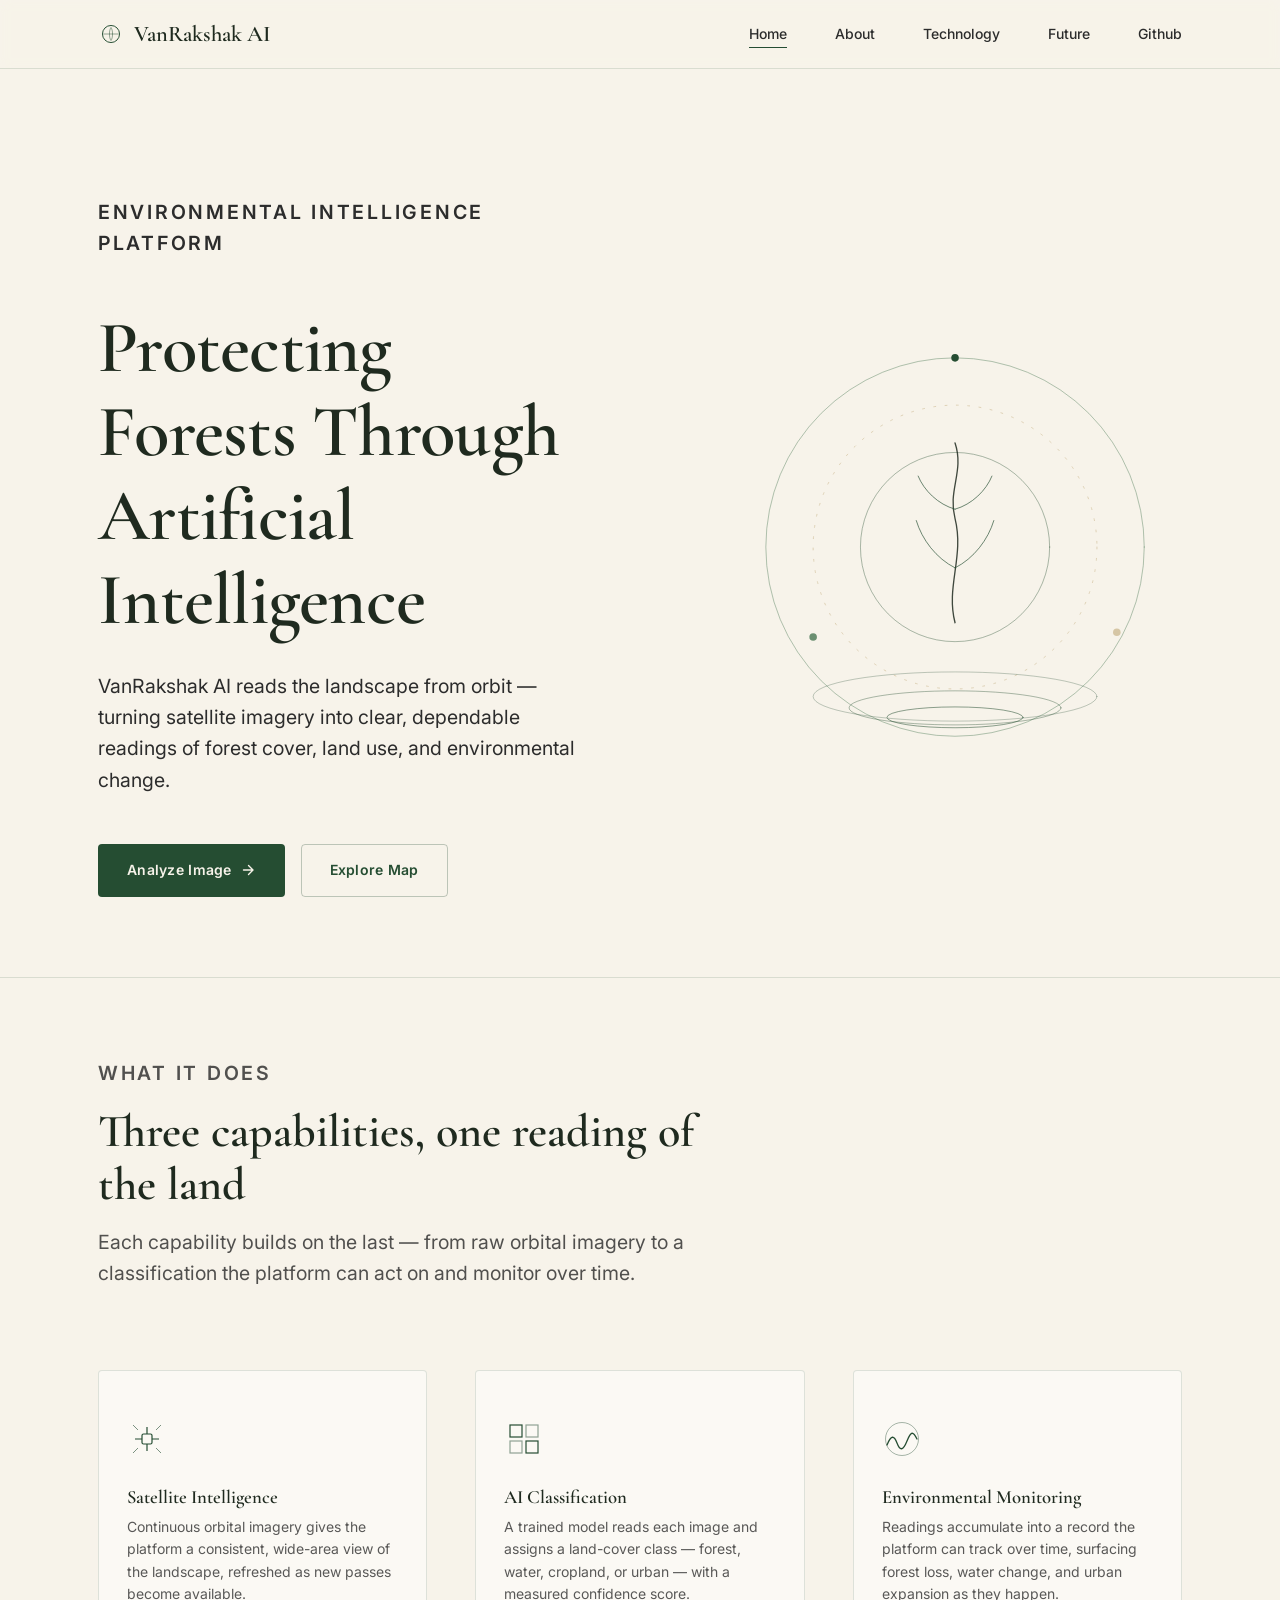
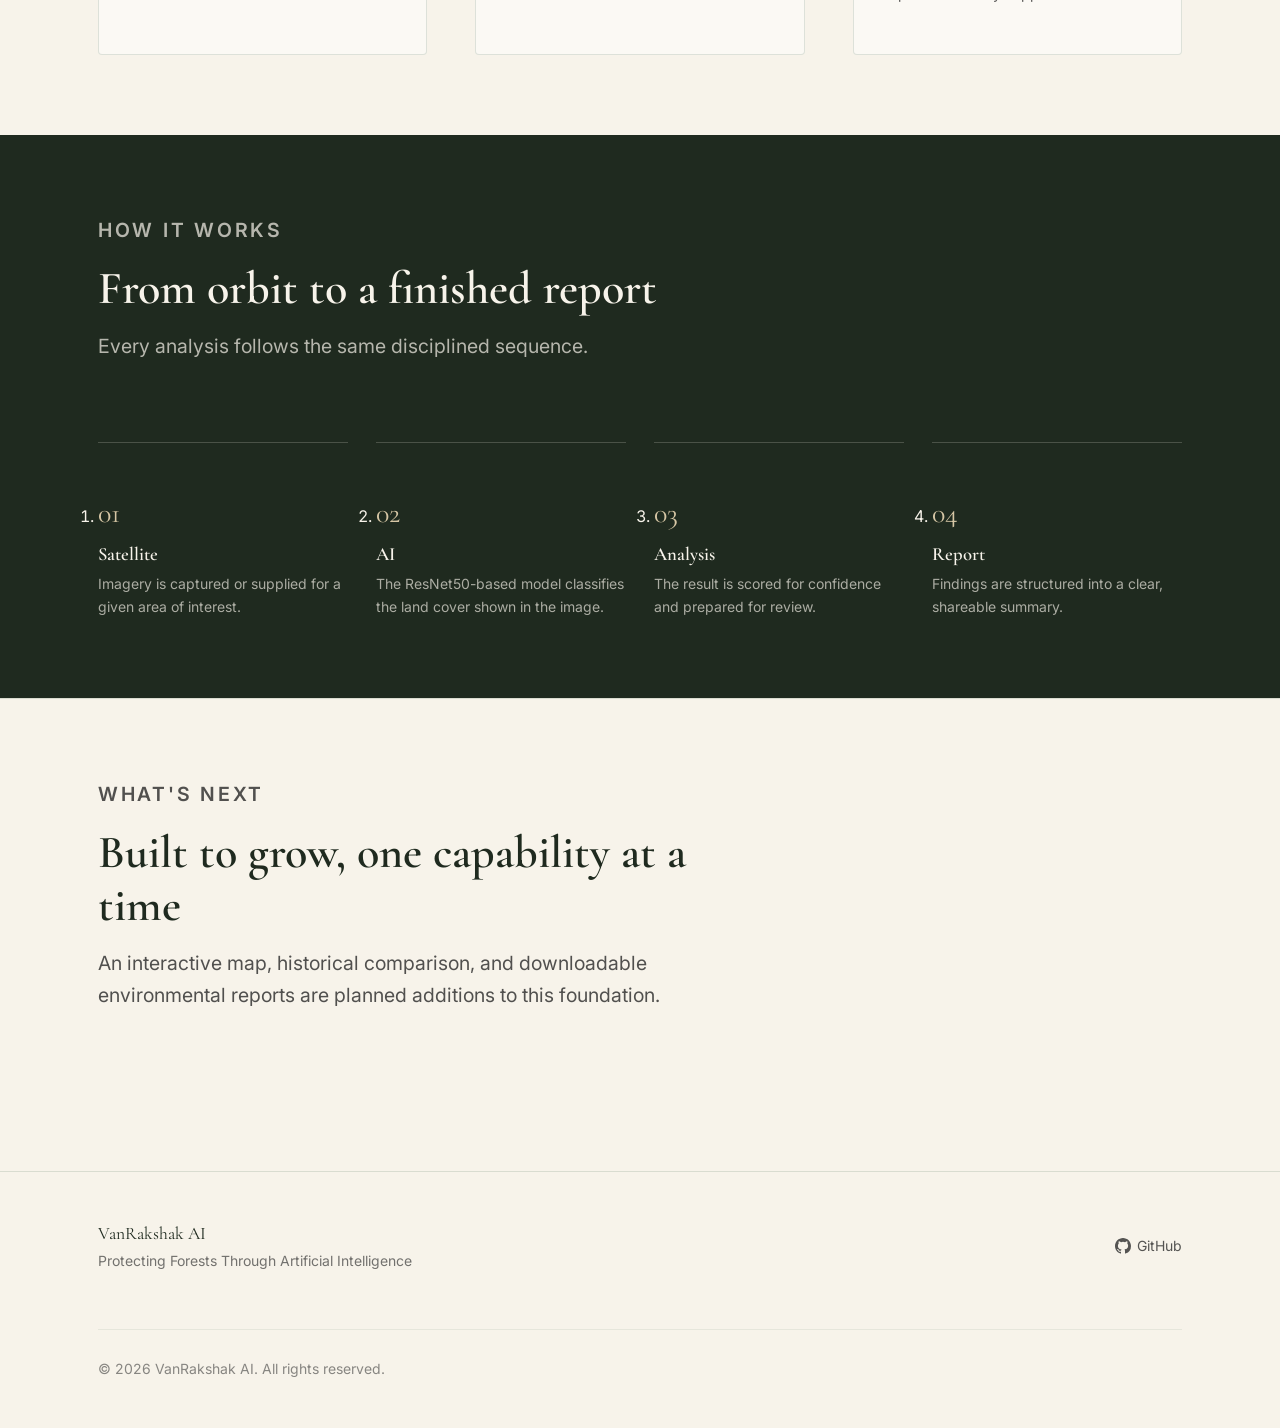
==== frontend/index.html @ 1df6de74 "Initial project structure with frontend, backend and ML modules" ====
<!DOCTYPE html>
<html lang="en">
<head>
  <meta charset="UTF-8" />
  <meta name="viewport" content="width=device-width, initial-scale=1.0" />
  <title>VanRakshak AI — Protecting Forests Through Artificial Intelligence</title>
  <meta
    name="description"
    content="VanRakshak AI is an environmental intelligence platform that uses satellite imagery and artificial intelligence to monitor forests, land cover, and environmental change."
  />

  <link rel="icon" type="image/svg+xml" href="assets/favicon.svg" />

  <!-- Google Fonts: Cormorant Garamond (display) + Inter (body) -->
  <link rel="preconnect" href="https://fonts.googleapis.com" />
  <link rel="preconnect" href="https://fonts.gstatic.com" crossorigin />
  <link
    href="https://fonts.googleapis.com/css2?family=Cormorant+Garamond:wght@500;600;700&family=Inter:wght@400;500;600;700&display=swap"
    rel="stylesheet"
  />

  <link rel="stylesheet" href="styles/style.css" />
</head>
<body>
  <a class="skip-link" href="#main-content">Skip to content</a>

  <header class="site-header">
    <nav class="nav container" aria-label="Primary">
      <a href="#top" class="brand">
        <svg class="brand-mark" viewBox="0 0 32 32" fill="none" aria-hidden="true">
          <circle cx="16" cy="16" r="10.5" stroke="currentColor" stroke-width="1.2" />
          <path
            d="M16 8c-2.5 3-2.5 13 0 16M16 8c2.5 3 2.5 13 0 16M6.5 16h19"
            stroke="currentColor"
            stroke-width="1"
            opacity="0.6"
          />
        </svg>
        VanRakshak AI
      </a>

      <button
        class="nav-toggle"
        type="button"
        aria-expanded="false"
        aria-controls="primary-nav-links"
        aria-label="Toggle navigation menu"
      >
        <span class="bar-top"></span>
        <span class="bar-mid"></span>
        <span class="bar-bottom"></span>
      </button>

      <ul class="nav-links" id="primary-nav-links">
        <li><a href="#top" aria-current="page">Home</a></li>
        <li><a href="#about">About</a></li>
        <li><a href="#technology">Technology</a></li>
        <li><a href="#future">Future</a></li>
        <li><a href="https://github.com/" target="_blank" rel="noopener noreferrer">Github</a></li>
      </ul>
    </nav>
  </header>

  <main id="main-content">
    <!-- ============ HERO ============ -->
    <section class="hero" id="top">
      <div class="container">
        <div class="hero-copy">
          <p class="eyebrow">Environmental Intelligence Platform</p>
          <h1>Protecting Forests Through Artificial Intelligence</h1>
          <p>
            VanRakshak AI reads the landscape from orbit — turning satellite
            imagery into clear, dependable readings of forest cover, land
            use, and environmental change.
          </p>
          <div class="hero-actions">
            <a class="btn btn-primary" href="#">
              Analyze Image
              <svg viewBox="0 0 16 16" fill="none" aria-hidden="true">
                <path
                  d="M3.5 8h9M8.5 3.5 13 8l-4.5 4.5"
                  stroke="currentColor"
                  stroke-width="1.4"
                  stroke-linecap="round"
                  stroke-linejoin="round"
                />
              </svg>
            </a>
            <a class="btn btn-secondary" href="#">Explore Map</a>
          </div>
        </div>

        <div class="hero-visual">
          <svg
            class="hero-illustration"
            viewBox="0 0 480 480"
            fill="none"
            role="img"
            aria-labelledby="hero-illustration-title"
          >
            <title id="hero-illustration-title">
              Editorial line illustration of orbital monitoring rings, land
              contours, and a forest canopy motif
            </title>
            <g stroke-linecap="round">
              <!-- Orbit rings -->
              <circle class="ring ring--outer" cx="240" cy="240" r="200" />
              <circle class="ring ring--mid" cx="240" cy="240" r="150" stroke-dasharray="2 10" />
              <circle class="ring ring--inner" cx="240" cy="240" r="100" />

              <!-- Satellite nodes -->
              <circle cx="240" cy="40" r="4" fill="var(--color-primary)" stroke="none" />
              <circle cx="411" cy="330" r="4" fill="var(--color-accent)" stroke="none" />
              <circle cx="90" cy="335" r="4" fill="var(--color-secondary)" stroke="none" />

              <!-- Land contour lines -->
              <ellipse class="contour" cx="240" cy="398" rx="150" ry="26" />
              <ellipse class="contour" cx="240" cy="410" rx="112" ry="18" />
              <ellipse class="contour" cx="240" cy="420" rx="72" ry="11" />

              <!-- Botanical branch -->
              <path
                class="branch"
                d="M240 320 C230 282 250 250 240 210 C232 180 250 160 240 130"
              />
              <path class="leaf-vein" d="M240 262 C220 252 205 232 199 212" />
              <path class="leaf-vein" d="M240 262 C260 252 275 232 281 212" />
              <path class="leaf-vein" d="M240 200 C222 195 207 180 201 165" />
              <path class="leaf-vein" d="M240 200 C258 195 273 180 279 165" />
            </g>
          </svg>
        </div>
      </div>
    </section>

    <!-- ============ ABOUT ============ -->
    <section class="about" id="about">
      <div class="container">
        <div class="section-heading reveal">
          <p class="eyebrow">What It Does</p>
          <h2>Three capabilities, one reading of the land</h2>
          <p>
            Each capability builds on the last — from raw orbital imagery to
            a classification the platform can act on and monitor over time.
          </p>
        </div>

        <div class="feature-grid">
          <article class="feature-card reveal">
            <svg class="feature-icon" viewBox="0 0 40 40" fill="none" aria-hidden="true">
              <rect x="15" y="15" width="10" height="10" rx="1.5" stroke="currentColor" stroke-width="1.2" />
              <path d="M20 15V8M20 32v-7M15 20H8M32 20h-7" stroke="currentColor" stroke-width="1.2" />
              <path
                d="M11 11 6 6M29 11l5-5M11 29l-5 5M29 29l5 5"
                stroke="currentColor"
                stroke-width="1"
                opacity="0.6"
              />
            </svg>
            <h3>Satellite Intelligence</h3>
            <p>
              Continuous orbital imagery gives the platform a consistent,
              wide-area view of the landscape, refreshed as new passes
              become available.
            </p>
          </article>

          <article class="feature-card reveal">
            <svg class="feature-icon" viewBox="0 0 40 40" fill="none" aria-hidden="true">
              <rect x="6" y="6" width="12" height="12" stroke="currentColor" stroke-width="1.2" />
              <rect x="22" y="6" width="12" height="12" stroke="currentColor" stroke-width="1.2" opacity="0.5" />
              <rect x="6" y="22" width="12" height="12" stroke="currentColor" stroke-width="1.2" opacity="0.5" />
              <rect x="22" y="22" width="12" height="12" stroke="currentColor" stroke-width="1.2" />
            </svg>
            <h3>AI Classification</h3>
            <p>
              A trained model reads each image and assigns a land-cover
              class — forest, water, cropland, or urban — with a measured
              confidence score.
            </p>
          </article>

          <article class="feature-card reveal">
            <svg class="feature-icon" viewBox="0 0 40 40" fill="none" aria-hidden="true">
              <path
                d="M5 26c4-10 7-10 10-2s6 8 10-2 6-10 10-2"
                stroke="currentColor"
                stroke-width="1.3"
                stroke-linecap="round"
                stroke-linejoin="round"
              />
              <circle cx="20" cy="20" r="16.5" stroke="currentColor" stroke-width="1" opacity="0.4" />
            </svg>
            <h3>Environmental Monitoring</h3>
            <p>
              Readings accumulate into a record the platform can track over
              time, surfacing forest loss, water change, and urban
              expansion as they happen.
            </p>
          </article>
        </div>
      </div>
    </section>

    <!-- ============ TECHNOLOGY ============ -->
    <section class="technology" id="technology">
      <div class="container">
        <div class="section-heading reveal">
          <p class="eyebrow">How It Works</p>
          <h2>From orbit to a finished report</h2>
          <p>Every analysis follows the same disciplined sequence.</p>
        </div>

        <ol class="timeline">
          <li class="timeline-step reveal" data-index="01">
            <h3>Satellite</h3>
            <p>Imagery is captured or supplied for a given area of interest.</p>
          </li>
          <li class="timeline-step reveal" data-index="02">
            <h3>AI</h3>
            <p>The ResNet50-based model classifies the land cover shown in the image.</p>
          </li>
          <li class="timeline-step reveal" data-index="03">
            <h3>Analysis</h3>
            <p>The result is scored for confidence and prepared for review.</p>
          </li>
          <li class="timeline-step reveal" data-index="04">
            <h3>Report</h3>
            <p>Findings are structured into a clear, shareable summary.</p>
          </li>
        </ol>
      </div>
    </section>

    <!-- ============ FUTURE (anchor target for nav; content intentionally minimal) ============ -->
    <section class="about" id="future" aria-labelledby="future-heading">
      <div class="container">
        <div class="section-heading reveal">
          <p class="eyebrow">What's Next</p>
          <h2 id="future-heading">Built to grow, one capability at a time</h2>
          <p>
            An interactive map, historical comparison, and downloadable
            environmental reports are planned additions to this foundation.
          </p>
        </div>
      </div>
    </section>
  </main>

  <footer class="site-footer">
    <div class="container footer-inner">
      <div>
        <p class="footer-brand">VanRakshak AI</p>
        <p class="footer-tagline">Protecting Forests Through Artificial Intelligence</p>
      </div>

      <div class="footer-links">
        <a href="https://github.com/" target="_blank" rel="noopener noreferrer">
          <svg viewBox="0 0 16 16" fill="currentColor" aria-hidden="true">
            <path
              d="M8 0C3.58 0 0 3.58 0 8c0 3.54 2.29 6.53 5.47 7.59.4.07.55-.17.55-.38 0-.19-.01-.82-.01-1.49-2.01.37-2.53-.49-2.69-.94-.09-.23-.48-.94-.82-1.13-.28-.15-.68-.52-.01-.53.63-.01 1.08.58 1.23.82.72 1.21 1.87.87 2.33.66.07-.52.28-.87.51-1.07-1.78-.2-3.64-.89-3.64-3.95 0-.87.31-1.59.82-2.15-.08-.2-.36-1.02.08-2.12 0 0 .67-.21 2.2.82a7.5 7.5 0 0 1 4 0c1.53-1.04 2.2-.82 2.2-.82.44 1.1.16 1.92.08 2.12.51.56.82 1.27.82 2.15 0 3.07-1.87 3.75-3.65 3.95.29.25.54.73.54 1.48 0 1.07-.01 1.93-.01 2.2 0 .21.15.46.55.38A8.01 8.01 0 0 0 16 8c0-4.42-3.58-8-8-8Z"
            />
          </svg>
          GitHub
        </a>
      </div>

      <p class="footer-copyright">
        © <span id="current-year">2026</span> VanRakshak AI. All rights reserved.
      </p>
    </div>
  </footer>

  <script src="scripts/main.js"></script>
</body>
</html>
---- frontend/styles/style.css ----
/* =====================================================
   VanRakshak AI — Landing Page Stylesheet
   Editorial, minimal, premium environmental-tech aesthetic.
   Pure CSS. No frameworks.
   ===================================================== */

/* -----------------------------------------------------
   1. Design Tokens
   ----------------------------------------------------- */
:root {
  /* Color palette */
  --color-bg: #f7f3ea;
  --color-primary: #254d32;
  --color-secondary: #6b8f71;
  --color-dark: #1f2a1f;
  --color-accent: #d6c6a5;
  --color-text: #2c2c2c;

  --color-bg-raised: #fbf9f4;
  --color-border: rgba(37, 77, 50, 0.14);
  --color-border-strong: rgba(37, 77, 50, 0.28);

  /* Typography */
  --font-display: "Cormorant Garamond", "Iowan Old Style", serif;
  --font-body: "Inter", -apple-system, BlinkMacSystemFont, sans-serif;

  --fs-hero: clamp(2.75rem, 2rem + 3.2vw, 4.75rem);
  --fs-h2: clamp(2rem, 1.6rem + 1.6vw, 3rem);
  --fs-h3: clamp(1.25rem, 1.1rem + 0.6vw, 1.5rem);
  --fs-lead: clamp(1.05rem, 0.98rem + 0.3vw, 1.25rem);
  --fs-body: 1rem;
  --fs-small: 0.875rem;
  --fs-eyebrow: 0.8rem;

  /* Spacing scale */
  --space-xs: 0.5rem;
  --space-sm: 1rem;
  --space-md: 1.75rem;
  --space-lg: 3rem;
  --space-xl: 5rem;
  --space-2xl: 8rem;

  /* Layout */
  --content-width: 1180px;
  --radius-sm: 2px;
  --radius-md: 4px;

  /* Motion */
  --ease-editorial: cubic-bezier(0.22, 1, 0.36, 1);
  --duration-base: 0.6s;
}

/* -----------------------------------------------------
   2. Reset
   ----------------------------------------------------- */
*,
*::before,
*::after {
  box-sizing: border-box;
  margin: 0;
  padding: 0;
}

html {
  scroll-behavior: smooth;
}

body {
  background-color: var(--color-bg);
  color: var(--color-text);
  font-family: var(--font-body);
  font-size: var(--fs-body);
  line-height: 1.6;
  -webkit-font-smoothing: antialiased;
  text-rendering: optimizeLegibility;
}

img,
svg {
  display: block;
  max-width: 100%;
}

a {
  color: inherit;
  text-decoration: none;
}

ul {
  list-style: none;
}

button {
  font: inherit;
  color: inherit;
  background: none;
  border: none;
  cursor: pointer;
}

h1,
h2,
h3 {
  font-family: var(--font-display);
  font-weight: 600;
  line-height: 1.15;
  color: var(--color-dark);
}

/* Visible keyboard focus everywhere */
a:focus-visible,
button:focus-visible {
  outline: 2px solid var(--color-primary);
  outline-offset: 3px;
  border-radius: var(--radius-sm);
}

/* Skip link for keyboard users */
.skip-link {
  position: absolute;
  left: -999px;
  top: auto;
  background: var(--color-dark);
  color: var(--color-bg);
  padding: var(--space-xs) var(--space-sm);
  z-index: 100;
}

.skip-link:focus {
  left: var(--space-sm);
  top: var(--space-sm);
}

/* -----------------------------------------------------
   3. Layout Utilities
   ----------------------------------------------------- */
.container {
  width: 100%;
  max-width: var(--content-width);
  margin-inline: auto;
  padding-inline: var(--space-lg);
}

.eyebrow {
  display: inline-block;
  font-family: var(--font-body);
  font-size: var(--fs-eyebrow);
  font-weight: 600;
  letter-spacing: 0.14em;
  text-transform: uppercase;
  color: var(--color-secondary);
  margin-bottom: var(--space-sm);
}

.section-heading {
  max-width: 640px;
  margin-bottom: var(--space-xl);
}

.section-heading h2 {
  font-size: var(--fs-h2);
  margin-bottom: var(--space-sm);
}

.section-heading p {
  font-size: var(--fs-lead);
  color: var(--color-text);
  opacity: 0.82;
}

/* -----------------------------------------------------
   4. Buttons
   ----------------------------------------------------- */
.btn {
  display: inline-flex;
  align-items: center;
  gap: var(--space-xs);
  padding: 0.9rem 1.75rem;
  font-family: var(--font-body);
  font-size: var(--fs-small);
  font-weight: 600;
  letter-spacing: 0.02em;
  border-radius: var(--radius-md);
  border: 1px solid transparent;
  transition: transform var(--duration-base) var(--ease-editorial),
    background-color 0.3s ease, color 0.3s ease, border-color 0.3s ease;
}

.btn-primary {
  background-color: var(--color-primary);
  color: var(--color-bg);
}

.btn-primary:hover {
  background-color: var(--color-dark);
  transform: translateY(-2px);
}

.btn-secondary {
  background-color: transparent;
  color: var(--color-primary);
  border-color: var(--color-border-strong);
}

.btn-secondary:hover {
  border-color: var(--color-primary);
  background-color: rgba(37, 77, 50, 0.06);
  transform: translateY(-2px);
}

.btn svg {
  width: 16px;
  height: 16px;
}

/* -----------------------------------------------------
   5. Header / Navigation
   ----------------------------------------------------- */
.site-header {
  position: sticky;
  top: 0;
  z-index: 50;
  background-color: rgba(247, 243, 234, 0.92);
  backdrop-filter: saturate(140%) blur(6px);
  border-bottom: 1px solid var(--color-border);
}

.nav {
  display: flex;
  align-items: center;
  justify-content: space-between;
  padding-block: var(--space-sm);
}

.brand {
  display: flex;
  align-items: center;
  gap: 0.6rem;
  font-family: var(--font-display);
  font-size: 1.4rem;
  font-weight: 600;
  color: var(--color-dark);
}

.brand-mark {
  width: 26px;
  height: 26px;
  color: var(--color-primary);
}

.nav-links {
  display: flex;
  align-items: center;
  gap: var(--space-lg);
}

.nav-links a {
  position: relative;
  font-size: var(--fs-small);
  font-weight: 500;
  color: var(--color-text);
  padding-block: 0.25rem;
}

.nav-links a::after {
  content: "";
  position: absolute;
  left: 0;
  bottom: -2px;
  width: 0%;
  height: 1px;
  background-color: var(--color-primary);
  transition: width 0.3s var(--ease-editorial);
}

.nav-links a:hover::after,
.nav-links a[aria-current="page"]::after {
  width: 100%;
}

.nav-toggle {
  display: none;
  flex-direction: column;
  justify-content: center;
  gap: 5px;
  width: 32px;
  height: 32px;
}

.nav-toggle span {
  display: block;
  width: 100%;
  height: 1.5px;
  background-color: var(--color-dark);
  transition: transform 0.3s var(--ease-editorial), opacity 0.3s ease;
}

.nav-toggle[aria-expanded="true"] .bar-top {
  transform: translateY(6.5px) rotate(45deg);
}

.nav-toggle[aria-expanded="true"] .bar-mid {
  opacity: 0;
}

.nav-toggle[aria-expanded="true"] .bar-bottom {
  transform: translateY(-6.5px) rotate(-45deg);
}

/* -----------------------------------------------------
   6. Hero
   ----------------------------------------------------- */
.hero {
  padding-block: var(--space-2xl) var(--space-xl);
}

.hero .container {
  display: grid;
  grid-template-columns: 1.05fr 0.95fr;
  align-items: center;
  gap: var(--space-2xl);
}

.hero-copy h1 {
  font-size: var(--fs-hero);
  letter-spacing: -0.01em;
  margin-bottom: var(--space-md);
}

.hero-copy p {
  font-size: var(--fs-lead);
  max-width: 46ch;
  color: var(--color-text);
  opacity: 0.85;
  margin-bottom: var(--space-lg);
}

.hero-actions {
  display: flex;
  flex-wrap: wrap;
  gap: var(--space-sm);
}

.hero-visual {
  display: flex;
  justify-content: center;
}

.hero-illustration {
  width: 100%;
  max-width: 460px;
  height: auto;
}

.ring {
  stroke: var(--color-secondary);
  stroke-width: 1;
  opacity: 0.55;
  transform-origin: 240px 240px;
}

.ring--outer {
  animation: slow-rotate 140s linear infinite;
}

.ring--mid {
  stroke: var(--color-accent);
  opacity: 0.8;
}

.ring--inner {
  stroke: var(--color-primary);
  opacity: 0.4;
}

.contour {
  stroke: var(--color-primary);
  stroke-width: 1;
  opacity: 0.3;
}

.contour:nth-of-type(2) {
  opacity: 0.4;
}

.contour:nth-of-type(3) {
  opacity: 0.55;
}

.branch {
  stroke: var(--color-dark);
  stroke-width: 1.4;
  opacity: 0.85;
}

.leaf-vein {
  stroke: var(--color-primary);
  stroke-width: 1;
  opacity: 0.7;
}

/* -----------------------------------------------------
   7. About / Feature Cards
   ----------------------------------------------------- */
.about {
  padding-block: var(--space-xl);
  border-top: 1px solid var(--color-border);
}

.feature-grid {
  display: grid;
  grid-template-columns: repeat(3, 1fr);
  gap: var(--space-lg);
}

.feature-card {
  padding: var(--space-lg) var(--space-md);
  background-color: var(--color-bg-raised);
  border: 1px solid var(--color-border);
  border-radius: var(--radius-md);
  transition: transform var(--duration-base) var(--ease-editorial),
    border-color 0.3s ease;
}

.feature-card:hover {
  transform: translateY(-6px);
  border-color: var(--color-border-strong);
}

.feature-icon {
  width: 40px;
  height: 40px;
  color: var(--color-primary);
  margin-bottom: var(--space-md);
}

.feature-card h3 {
  margin-bottom: var(--space-xs);
}

.feature-card p {
  font-size: var(--fs-small);
  color: var(--color-text);
  opacity: 0.78;
}

/* -----------------------------------------------------
   8. Technology Timeline
   ----------------------------------------------------- */
.technology {
  padding-block: var(--space-xl);
  background-color: var(--color-dark);
  color: var(--color-bg);
}

.technology .section-heading h2,
.technology .section-heading p {
  color: var(--color-bg);
}

.technology .section-heading p {
  opacity: 0.7;
}

.technology .eyebrow {
  color: var(--color-accent);
}

.timeline {
  display: grid;
  grid-template-columns: repeat(4, 1fr);
  gap: var(--space-md);
}

.timeline-step {
  position: relative;
  padding-top: var(--space-lg);
  border-top: 1px solid rgba(247, 243, 234, 0.2);
}

.timeline-step::before {
  content: attr(data-index);
  font-family: var(--font-display);
  font-size: 1.75rem;
  color: var(--color-accent);
  display: block;
  margin-bottom: var(--space-xs);
}

.timeline-step h3 {
  color: var(--color-bg);
  margin-bottom: var(--space-xs);
}

.timeline-step p {
  font-size: var(--fs-small);
  opacity: 0.65;
}

.timeline-connector {
  display: none;
}

/* -----------------------------------------------------
   9. Footer
   ----------------------------------------------------- */
.site-footer {
  padding-block: var(--space-lg);
  border-top: 1px solid var(--color-border);
}

.footer-inner {
  display: flex;
  align-items: center;
  justify-content: space-between;
  flex-wrap: wrap;
  gap: var(--space-md);
}

.footer-brand {
  font-family: var(--font-display);
  font-size: 1.1rem;
  color: var(--color-dark);
}

.footer-tagline {
  font-size: var(--fs-small);
  opacity: 0.65;
  margin-top: 0.15rem;
}

.footer-links {
  display: flex;
  align-items: center;
  gap: var(--space-lg);
  font-size: var(--fs-small);
}

.footer-links a {
  display: inline-flex;
  align-items: center;
  gap: 0.4rem;
  opacity: 0.8;
  transition: opacity 0.3s ease;
}

.footer-links a:hover {
  opacity: 1;
}

.footer-links svg {
  width: 16px;
  height: 16px;
}

.footer-copyright {
  width: 100%;
  font-size: var(--fs-small);
  opacity: 0.55;
  padding-top: var(--space-md);
  margin-top: var(--space-md);
  border-top: 1px solid var(--color-border);
}

/* -----------------------------------------------------
   10. Scroll Reveal Animation
   ----------------------------------------------------- */
.reveal {
  opacity: 0;
  transform: translateY(28px);
  transition: opacity var(--duration-base) var(--ease-editorial),
    transform var(--duration-base) var(--ease-editorial);
}

.reveal.is-visible {
  opacity: 1;
  transform: translateY(0);
}

.hero-copy > * {
  opacity: 0;
  animation: fade-slide-up var(--duration-base) var(--ease-editorial) forwards;
}

.hero-copy .eyebrow {
  animation-delay: 0.05s;
}

.hero-copy h1 {
  animation-delay: 0.15s;
}

.hero-copy p {
  animation-delay: 0.3s;
}

.hero-copy .hero-actions {
  animation-delay: 0.45s;
}

.hero-visual {
  opacity: 0;
  animation: fade-in 0.9s var(--ease-editorial) forwards;
  animation-delay: 0.3s;
}

@keyframes fade-slide-up {
  from {
    opacity: 0;
    transform: translateY(18px);
  }
  to {
    opacity: 1;
    transform: translateY(0);
  }
}

@keyframes fade-in {
  from {
    opacity: 0;
  }
  to {
    opacity: 1;
  }
}

@keyframes slow-rotate {
  from {
    transform: rotate(0deg);
  }
  to {
    transform: rotate(360deg);
  }
}

@media (prefers-reduced-motion: reduce) {
  html {
    scroll-behavior: auto;
  }

  .reveal,
  .hero-copy > *,
  .hero-visual {
    animation: none !important;
    transition: none !important;
    opacity: 1 !important;
    transform: none !important;
  }

  .ring--outer {
    animation: none !important;
  }
}

/* -----------------------------------------------------
   11. Responsive — Tablet
   ----------------------------------------------------- */
@media (max-width: 1024px) {
  .container {
    padding-inline: var(--space-md);
  }

  .hero .container {
    grid-template-columns: 1fr;
    gap: var(--space-xl);
  }

  .hero-visual {
    order: -1;
  }

  .hero-illustration {
    max-width: 320px;
  }

  .feature-grid {
    grid-template-columns: repeat(2, 1fr);
  }

  .timeline {
    grid-template-columns: repeat(2, 1fr);
    row-gap: var(--space-lg);
  }
}

/* -----------------------------------------------------
   12. Responsive — Mobile
   ----------------------------------------------------- */
@media (max-width: 640px) {
  :root {
    --space-2xl: 4rem;
    --space-xl: 3rem;
  }

  .nav-links {
    position: absolute;
    top: 100%;
    left: 0;
    right: 0;
    flex-direction: column;
    align-items: flex-start;
    gap: var(--space-md);
    background-color: var(--color-bg);
    padding: var(--space-lg);
    border-bottom: 1px solid var(--color-border);
    transform: translateY(-8px);
    opacity: 0;
    visibility: hidden;
    transition: opacity 0.25s ease, transform 0.25s ease, visibility 0.25s;
  }

  .nav-links.is-open {
    opacity: 1;
    transform: translateY(0);
    visibility: visible;
  }

  .nav-toggle {
    display: flex;
  }

  .hero {
    padding-block: var(--space-xl) var(--space-lg);
  }

  .hero-actions {
    flex-direction: column;
    align-items: stretch;
  }

  .btn {
    justify-content: center;
  }

  .feature-grid {
    grid-template-columns: 1fr;
  }

  .timeline {
    grid-template-columns: 1fr;
  }

  .footer-inner {
    flex-direction: column;
    align-items: flex-start;
  }
}
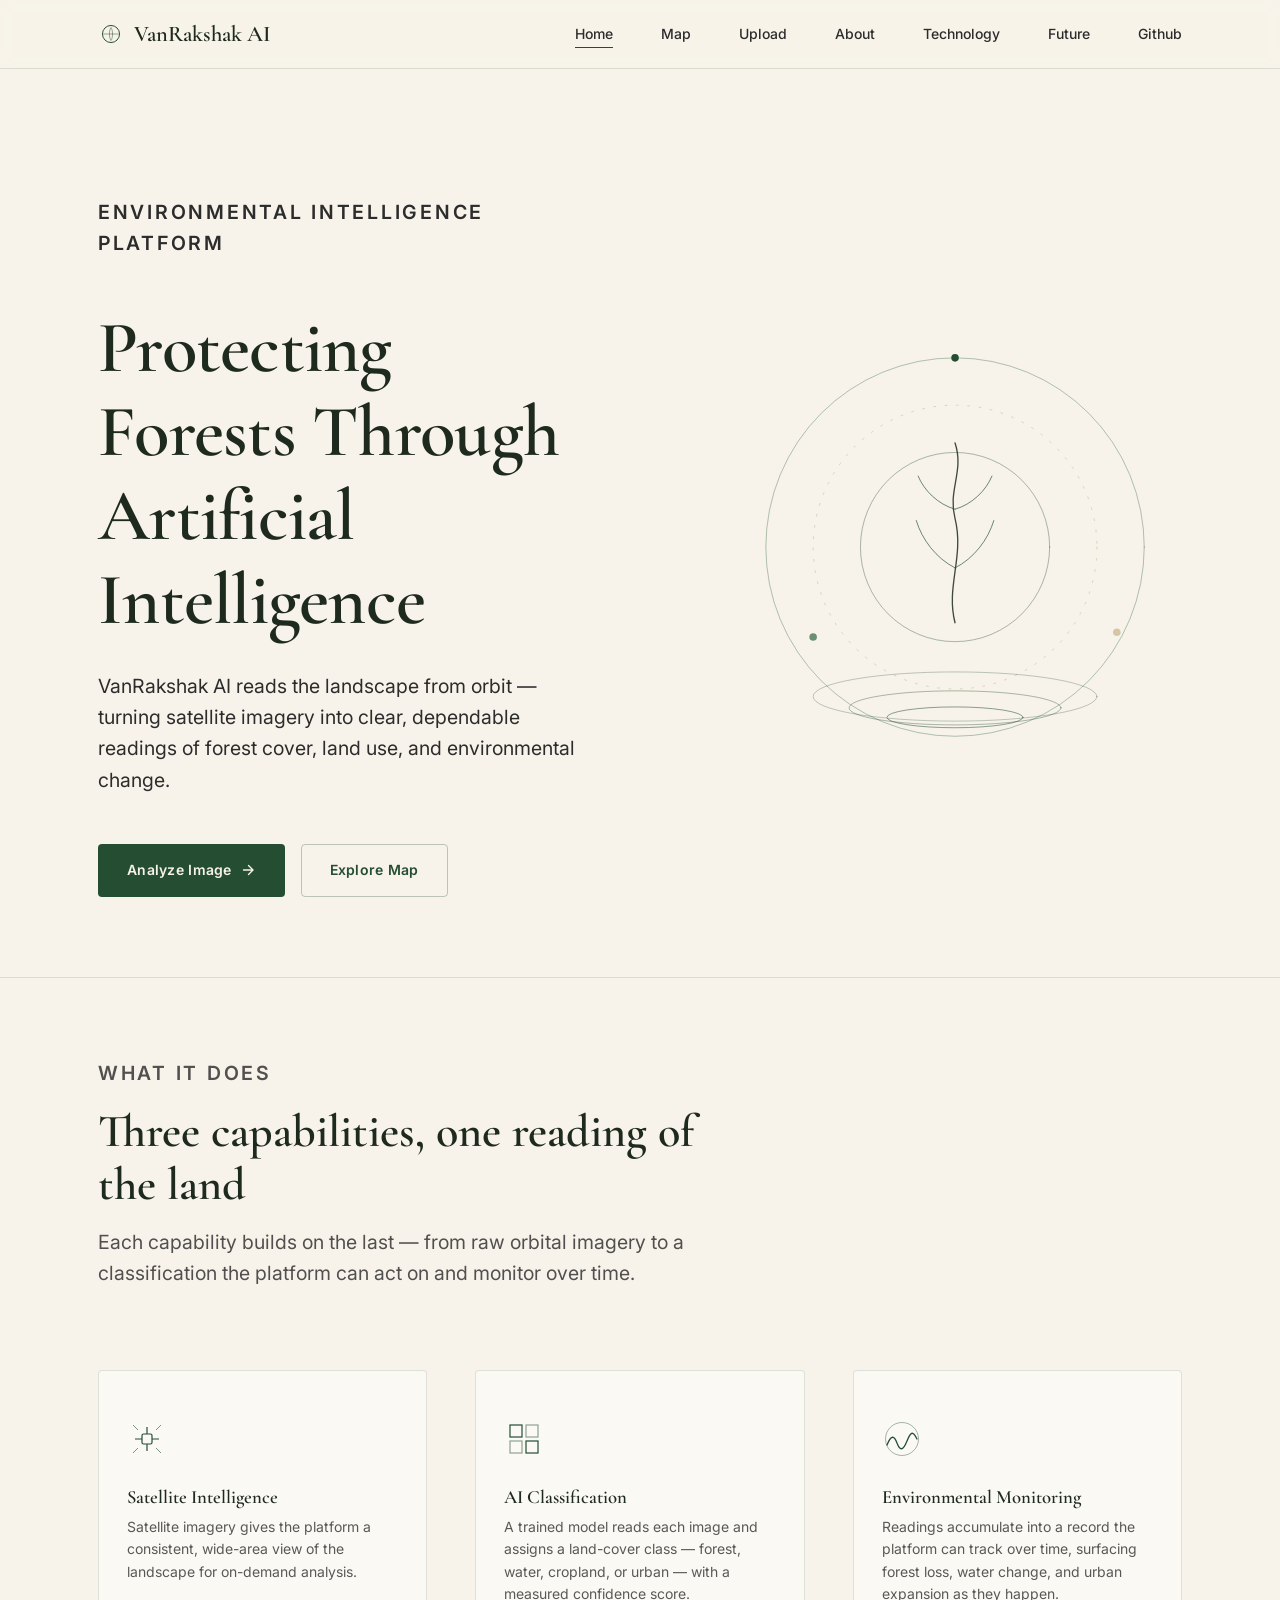
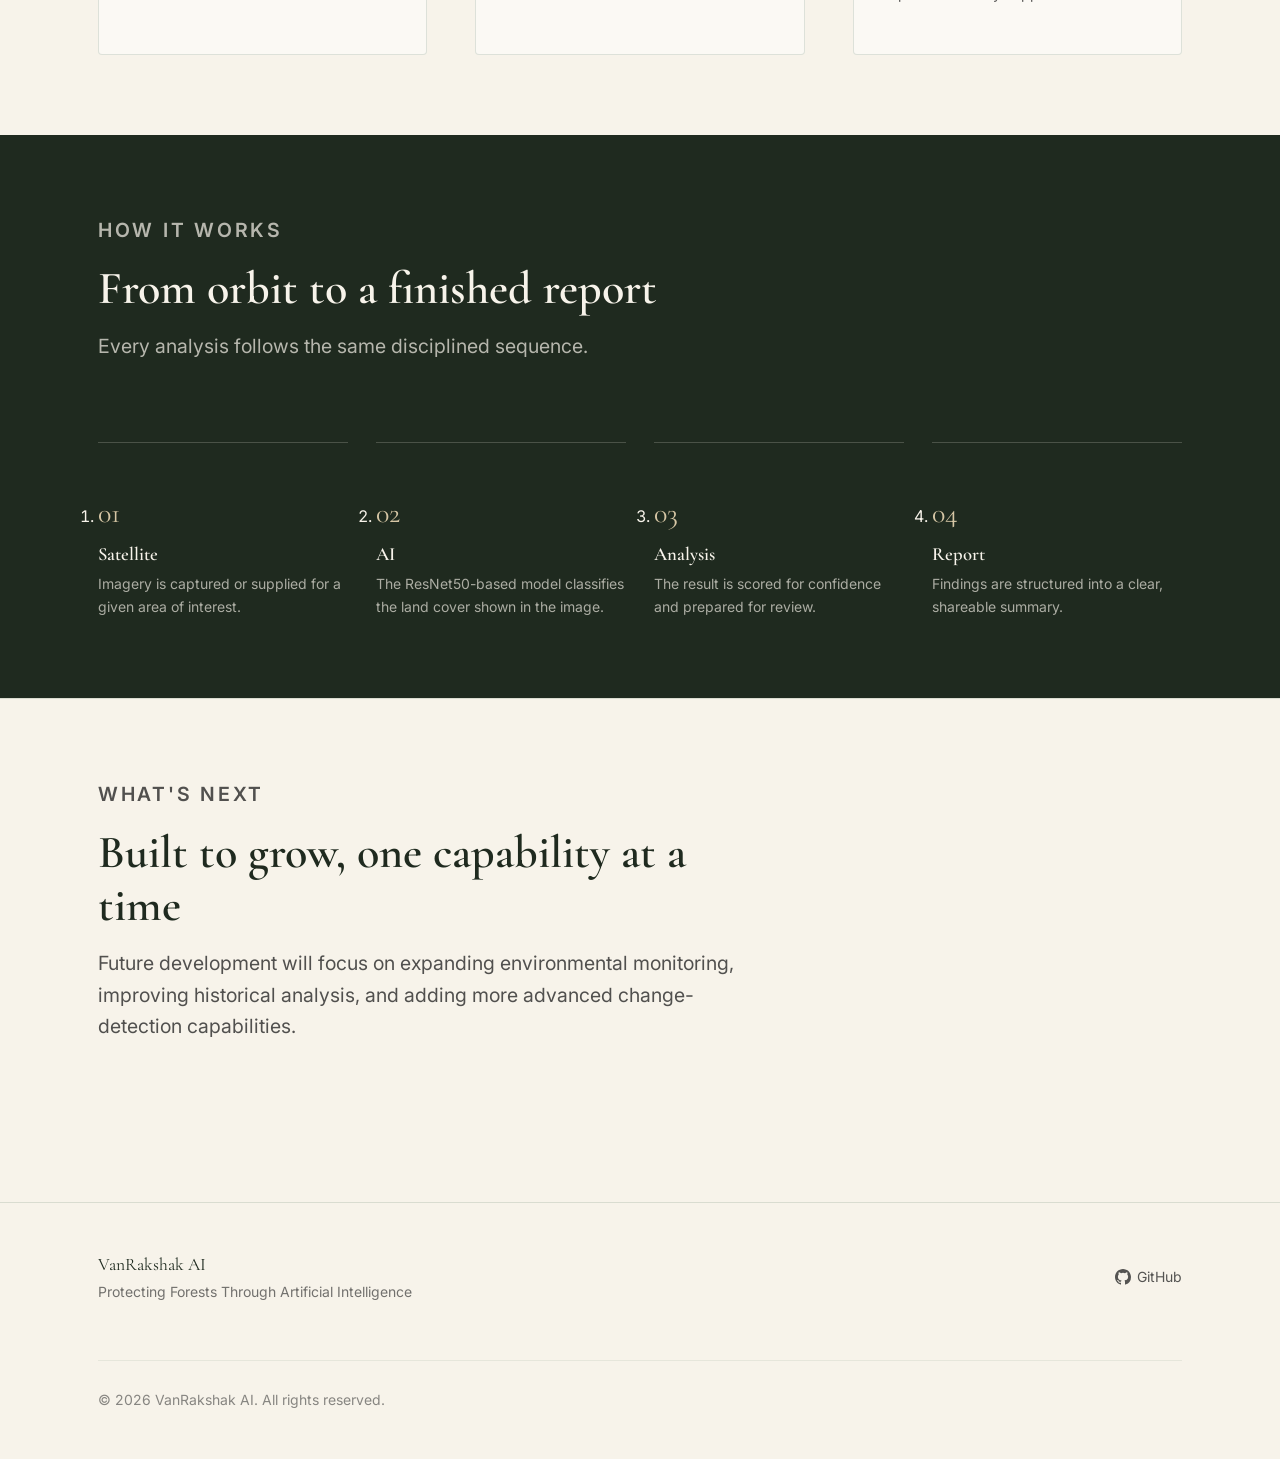
==== commit e2b0eba5: "Fix frontend navigation and map sidebar scrolling" ====
--- a/frontend/index.html
+++ b/frontend/index.html
@@ -53,10 +53,12 @@
 
       <ul class="nav-links" id="primary-nav-links">
         <li><a href="#top" aria-current="page">Home</a></li>
+        <li><a href="map.html">Map</a></li>
+        <li><a href="upload.html">Upload</a></li>
         <li><a href="#about">About</a></li>
         <li><a href="#technology">Technology</a></li>
         <li><a href="#future">Future</a></li>
-        <li><a href="https://github.com/" target="_blank" rel="noopener noreferrer">Github</a></li>
+        <li><a href="https://github.com/Lakshitttt/VanRakshak_AI" target="_blank" rel="noopener noreferrer">Github</a></li>
       </ul>
     </nav>
   </header>
@@ -74,7 +76,7 @@
             use, and environmental change.
           </p>
           <div class="hero-actions">
-            <a class="btn btn-primary" href="#">
+            <a class="btn btn-primary" href="upload.html">
               Analyze Image
               <svg viewBox="0 0 16 16" fill="none" aria-hidden="true">
                 <path
@@ -86,7 +88,7 @@
                 />
               </svg>
             </a>
-            <a class="btn btn-secondary" href="#">Explore Map</a>
+            <a class="btn btn-secondary" href="map.html">Explore Map</a>
           </div>
         </div>
 
@@ -159,9 +161,8 @@
             </svg>
             <h3>Satellite Intelligence</h3>
             <p>
-              Continuous orbital imagery gives the platform a consistent,
-              wide-area view of the landscape, refreshed as new passes
-              become available.
+              Satellite imagery gives the platform a consistent,
+              wide-area view of the landscape for on-demand analysis.
             </p>
           </article>
 
@@ -239,8 +240,9 @@
           <p class="eyebrow">What's Next</p>
           <h2 id="future-heading">Built to grow, one capability at a time</h2>
           <p>
-            An interactive map, historical comparison, and downloadable
-            environmental reports are planned additions to this foundation.
+            Future development will focus on expanding environmental monitoring,
+            improving historical analysis, and adding more advanced change-detection
+            capabilities.
           </p>
         </div>
       </div>
@@ -273,4 +275,4 @@
 
   <script src="scripts/main.js"></script>
 </body>
-</html>
+</html>
